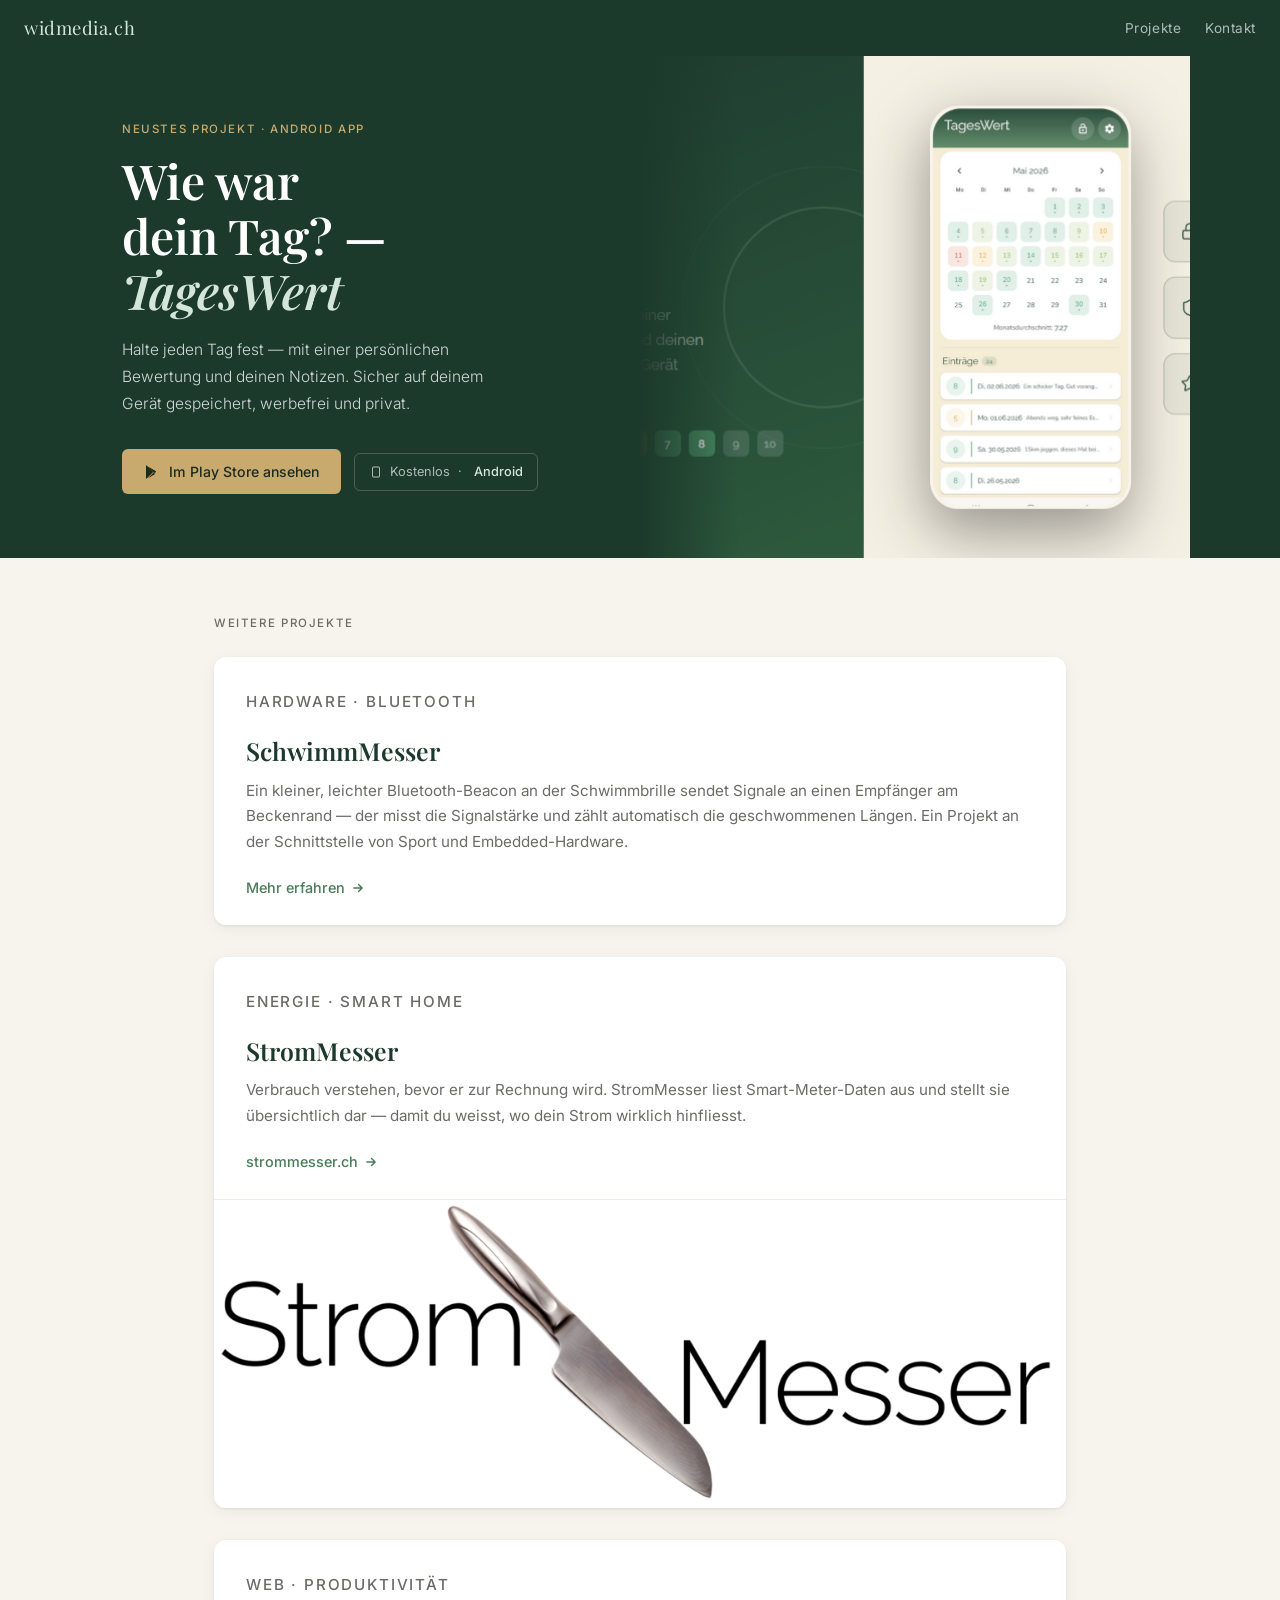
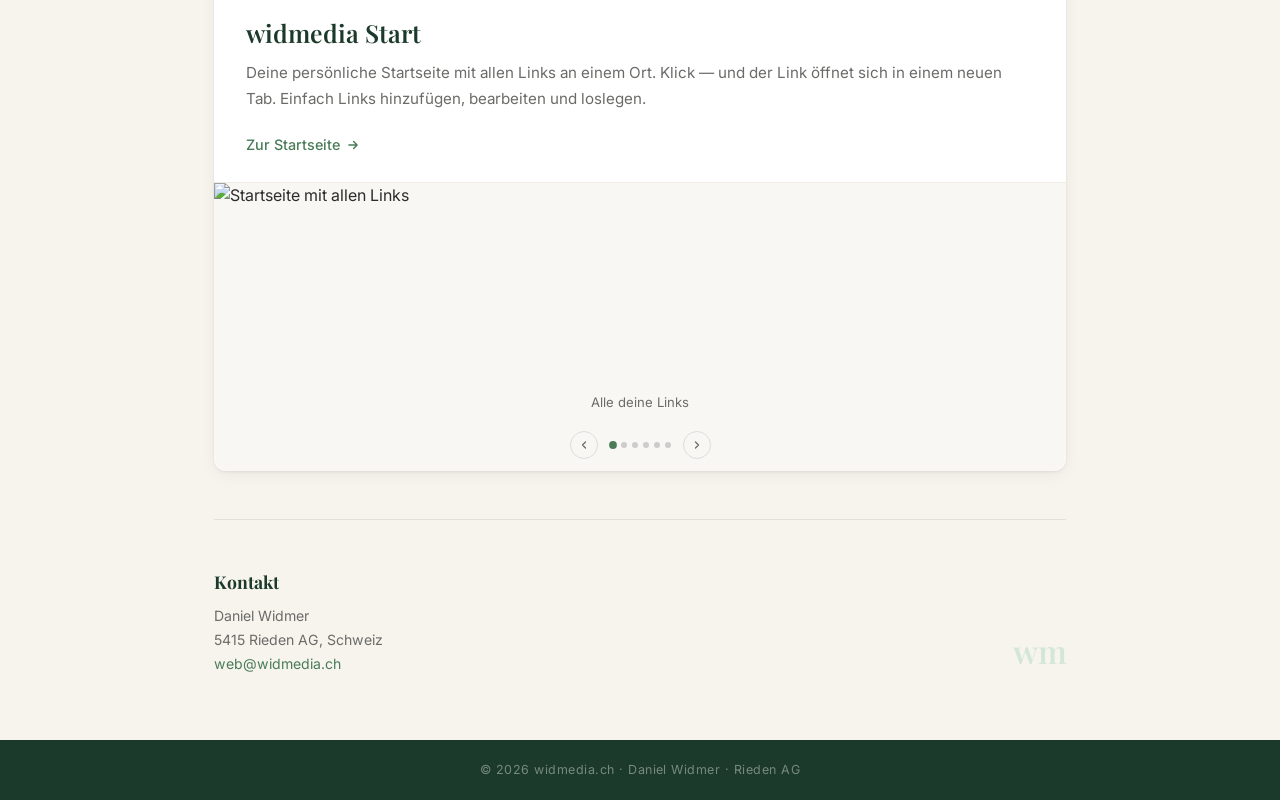
==== widmedia.ch/index.html @ e6c5505e "widmedia files" ====
<!DOCTYPE html>
<html lang="de">
<head>
  <meta charset="UTF-8">
  <meta name="viewport" content="width=device-width, initial-scale=1">
  <meta name="author" content="Daniel Widmer">
  <meta name="description" content="verschiedene widmedia.ch Projekte">
  <meta name="keywords" content="startpage, links, linklist, widmedia, widmedia.ch, start, strommesser, schwimmmesser, tageswert">
  <meta name="robots" content="index, follow">
  <title>widmedia.ch</title>

  <link rel="preconnect" href="https://fonts.googleapis.com">
  <link rel="preconnect" href="https://fonts.gstatic.com" crossorigin>
  <link href="https://fonts.googleapis.com/css2?family=Playfair+Display:ital,wght@0,400;0,600;1,400&family=Inter:wght@300;400;500&display=swap" rel="stylesheet">

  <style>
    *, *::before, *::after { box-sizing: border-box; margin: 0; padding: 0; }

    :root {
      --green-deep:   #1C3A2B;
      --green-mid:    #4A7C59;
      --green-light:  #D4E6DA;
      --gold:         #C8A96E;
      --gold-hover:   #B5924E;
      --bg:           #F7F4EE;
      --text:         #2C2C2A;
      --text-muted:   #6B6B68;
      --card-bg:      #FFFFFF;
      --radius:       12px;
      --font-display: 'Playfair Display', Georgia, serif;
      --font-body:    'Inter', system-ui, sans-serif;
    }

    html { scroll-behavior: smooth; }

    body {
      background: var(--bg);
      color: var(--text);
      font-family: var(--font-body);
      font-size: 16px;
      line-height: 1.6;
      -webkit-font-smoothing: antialiased;
    }

    /* ── NAV ── */
    nav {
      background: var(--green-deep);
      padding: 0 1.5rem;
      display: flex;
      align-items: center;
      justify-content: space-between;
      height: 56px;
      position: sticky;
      top: 0;
      z-index: 100;
    }
    .nav-brand {
      font-family: var(--font-display);
      font-size: 1.15rem;
      color: var(--green-light);
      letter-spacing: 0.03em;
      text-decoration: none;
    }
    .nav-links {
      display: flex;
      gap: 1.5rem;
      list-style: none;
    }
    .nav-links a {
      color: rgba(255,255,255,0.65);
      text-decoration: none;
      font-size: 0.85rem;
      font-weight: 400;
      letter-spacing: 0.04em;
      transition: color 0.2s;
    }
    .nav-links a:hover { color: var(--gold); }

    /* ── HERO: TagesWert ── */
    .hero {
      background: var(--green-deep);
      color: #fff;
      position: relative;
      overflow: hidden;
    }
    .hero-inner {
      max-width: 1100px;
      margin: 0 auto;
      display: grid;
      grid-template-columns: 1fr 1fr;
      align-items: center;
      gap: 0;
      min-height: 420px;
    }

    /* left: text pane */
    .hero-text {
      padding: 4rem 3rem 4rem 2rem;
      position: relative;
      z-index: 1;
    }
    .hero-eyebrow {
      font-size: 0.72rem;
      font-weight: 500;
      letter-spacing: 0.14em;
      text-transform: uppercase;
      color: var(--gold);
      margin-bottom: 0.9rem;
    }
    .hero-text h1 {
      font-family: var(--font-display);
      font-size: clamp(2rem, 4vw, 3rem);
      font-weight: 600;
      line-height: 1.15;
      margin-bottom: 1.1rem;
      color: #fff;
    }
    .hero-text h1 em {
      font-style: italic;
      color: var(--green-light);
    }
    .hero-desc {
      font-size: 0.97rem;
      font-weight: 300;
      color: rgba(255,255,255,0.80);
      margin-bottom: 2rem;
      line-height: 1.75;
      max-width: 400px;
    }
    .hero-actions {
      display: flex;
      flex-wrap: wrap;
      align-items: center;
      gap: 0.85rem;
    }
    .btn-primary {
      display: inline-flex;
      align-items: center;
      gap: 0.6rem;
      background: var(--gold);
      color: #1C2B1F;
      font-family: var(--font-body);
      font-size: 0.88rem;
      font-weight: 500;
      padding: 0.7rem 1.35rem;
      border-radius: 6px;
      text-decoration: none;
      transition: background 0.2s, transform 0.15s;
    }
    .btn-primary:hover { background: var(--gold-hover); transform: translateY(-1px); }
    .btn-primary svg { flex-shrink: 0; }
    .hero-badge {
      display: inline-flex;
      align-items: center;
      gap: 0.5rem;
      border: 1px solid rgba(255,255,255,0.2);
      padding: 0.5rem 0.9rem;
      border-radius: 6px;
      color: rgba(255,255,255,0.65);
      font-size: 0.8rem;
    }
    .hero-badge span { color: var(--green-light); font-weight: 500; }

    /* right: image pane */
    .hero-image-pane {
      position: relative;
      height: 100%;
      min-height: 420px;
      overflow: hidden;
    }
    .hero-image-pane img {
      width: 100%;
      height: 100%;
      object-fit: cover;
      object-position: center;
      display: block;
    }
    /* subtle left-edge fade so image blends into dark text side */
    .hero-image-pane::before {
      content: '';
      position: absolute;
      inset: 0;
      background: linear-gradient(to right, var(--green-deep) 0%, transparent 18%);
      z-index: 1;
      pointer-events: none;
    }

    /* ── MAIN CONTENT ── */
    main {
      max-width: 900px;
      margin: 0 auto;
      padding: 3.5rem 1.5rem 4rem;
    }

    .section-label {
      font-size: 0.72rem;
      font-weight: 500;
      letter-spacing: 0.14em;
      text-transform: uppercase;
      color: var(--text-muted);
      margin-bottom: 1.5rem;
    }

    /* ── PROJECT CARDS ── */
    .projects { display: flex; flex-direction: column; gap: 2rem; }

    .card {
      background: var(--card-bg);
      border-radius: var(--radius);
      box-shadow: 0 1px 3px rgba(0,0,0,0.07), 0 4px 16px rgba(0,0,0,0.05);
      overflow: hidden;
      transition: box-shadow 0.2s, transform 0.2s;
      display: flex;
      flex-direction: column;
    }
    .card:hover {
      box-shadow: 0 4px 12px rgba(0,0,0,0.10), 0 12px 32px rgba(0,0,0,0.08);
      transform: translateY(-2px);
    }
    .card-body { padding: 2rem 2rem 1.5rem; }
    .card-tag {
      font-size: 0.72rem;
      font-weight: 500;
      letter-spacing: 0.12em;
      text-transform: uppercase;
      color: var(--green-mid);
      margin-bottom: 0.6rem;
    }
    .card h2 {
      font-family: var(--font-display);
      font-size: 1.55rem;
      font-weight: 600;
      margin-bottom: 0.75rem;
      color: var(--green-deep);
      line-height: 1.25;
    }
    .card p {
      color: var(--text-muted);
      font-size: 0.95rem;
      line-height: 1.7;
      margin-bottom: 1.25rem;
    }
    .card-link {
      display: inline-flex;
      align-items: center;
      gap: 0.4rem;
      color: var(--green-mid);
      font-size: 0.9rem;
      font-weight: 500;
      text-decoration: none;
      transition: color 0.2s;
    }
    .card-link:hover { color: var(--green-deep); }
    .card-link svg { transition: transform 0.2s; }
    .card-link:hover svg { transform: translateX(3px); }

    .card-image { width: 100%; display: block; border-top: 1px solid #f0ede6; }
    .card-image img { width: 100%; height: auto; display: block; }

    /* ── SLIDESHOW ── */
    .slideshow {
      border-top: 1px solid #f0ede6;
      position: relative;
      background: #f9f7f3;
      overflow: hidden;
      user-select: none;
    }
    .slideshow-track {
      display: flex;
      width: 100%;
    }
    .slideshow-track figure {
      min-width: 100%;
      flex-shrink: 0;
      margin: 0;
      display: flex;
      flex-direction: column;
      align-items: center;
    }
    .slideshow-track img {
      width: 100%;
      height: 200px;
      object-fit: cover;
      display: block;
    }
    .slideshow-track figcaption {
      font-size: 0.82rem;
      color: var(--text-muted);
      padding: 0.6rem 1rem;
      text-align: center;
    }
    .slideshow-controls {
      display: flex;
      align-items: center;
      justify-content: center;
      gap: 0.75rem;
      padding: 0.5rem 1rem 0.75rem;
    }
    .slide-btn {
      background: none;
      border: 1px solid #ddd;
      border-radius: 50%;
      width: 28px;
      height: 28px;
      cursor: pointer;
      display: flex;
      align-items: center;
      justify-content: center;
      color: var(--text-muted);
      transition: border-color 0.2s, color 0.2s;
      flex-shrink: 0;
    }
    .slide-btn:hover { border-color: var(--green-mid); color: var(--green-mid); }
    .slide-dots {
      display: flex;
      gap: 5px;
    }
    .slide-dot {
      width: 6px;
      height: 6px;
      border-radius: 50%;
      background: #ccc;
      border: none;
      cursor: pointer;
      padding: 0;
      transition: background 0.2s, transform 0.2s;
    }
    .slide-dot.active { background: var(--green-mid); transform: scale(1.3); }

    hr.divider { border: none; border-top: 1px solid #E4E0D8; margin: 3rem 0; }

    /* ── CONTACT ── */
    .contact-section {
      display: flex;
      justify-content: space-between;
      align-items: flex-end;
      flex-wrap: wrap;
      gap: 1rem;
    }
    .contact-section h3 {
      font-family: var(--font-display);
      font-size: 1.1rem;
      color: var(--green-deep);
      margin-bottom: 0.5rem;
    }
    .contact-section address {
      font-style: normal;
      color: var(--text-muted);
      font-size: 0.88rem;
      line-height: 1.7;
    }
    .contact-section address a { color: var(--green-mid); text-decoration: none; }
    .contact-section address a:hover { text-decoration: underline; }
    .contact-brand {
      font-family: var(--font-display);
      font-size: 2rem;
      font-weight: 600;
      color: var(--green-light);
      letter-spacing: -0.02em;
    }

    footer {
      background: var(--green-deep);
      color: rgba(255,255,255,0.4);
      text-align: center;
      font-size: 0.78rem;
      padding: 1.25rem;
      letter-spacing: 0.04em;
    }

    /* ── RESPONSIVE ── */
    @media (max-width: 700px) {
      .nav-links { display: none; }
      .hero-inner {
        grid-template-columns: 1fr;
      }
      .hero-image-pane {
        min-height: 200px;
        order: -1;
      }
      .hero-image-pane::before {
        background: linear-gradient(to bottom, transparent 60%, var(--green-deep) 100%);
      }
      .hero-text { padding: 2rem 1.25rem 2.5rem; }

      .contact-brand { display: none; }
      .card-body { padding: 1.5rem; }
    }

    @media (prefers-reduced-motion: reduce) {
      *, *::before, *::after { transition: none !important; }
    }
  </style>
</head>
<body>

  <!-- NAV -->
  <nav>
    <a href="#" class="nav-brand">widmedia.ch</a>
    <ul class="nav-links">
      <li><a href="#projekte">Projekte</a></li>
      <li><a href="#kontakt">Kontakt</a></li>
    </ul>
  </nav>

  <!-- HERO: TagesWert -->
  <section class="hero" aria-label="TagesWert App">
    <div class="hero-inner">

      <!-- Left: text -->
      <div class="hero-text">
        <p class="hero-eyebrow">Neustes Projekt &middot; Android App</p>
        <h1>Wie war<br>dein Tag? &mdash;<br><em>TagesWert</em></h1>
        <p class="hero-desc">
          Halte jeden Tag fest &mdash; mit einer pers&ouml;nlichen Bewertung und deinen Notizen. Sicher auf deinem Ger&auml;t gespeichert, werbefrei und privat.
        </p>
        <div class="hero-actions">
          <a href="https://play.google.com/store/apps/details?id=ch.widmedia.tageswert&hl=de"
             target="_blank" rel="noopener noreferrer" class="btn-primary">
            <svg width="16" height="16" viewBox="0 0 24 24" fill="currentColor" aria-hidden="true">
              <path d="M3.609 1.814L13.792 12 3.61 22.186a.996.996 0 01-.61-.92V2.734a1 1 0 01.609-.92zm10.89 10.893l2.302 2.302-10.937 6.333 8.635-8.635zm3.199-1.851c.59.34.59 1.19 0 1.529l-1.8 1.04L13.793 12l2.105-2.105 1.8 1.04zM5.864 3.658L16.8 9.99l-2.302 2.302-8.635-8.635z"/>
            </svg>
            Im Play Store ansehen
          </a>
          <div class="hero-badge">
            <svg width="12" height="12" viewBox="0 0 24 24" fill="none" stroke="currentColor" stroke-width="2" aria-hidden="true">
              <rect x="5" y="2" width="14" height="20" rx="2"/>
            </svg>
            Kostenlos &nbsp;&middot;&nbsp; <span>Android</span>
          </div>
        </div>
      </div>

      <!-- Right: feature graphic -->
      <div class="hero-image-pane">
        <img src="img/StoreIcon2.png"
             alt="TagesWert App – Kalenderansicht und Tageseintr&auml;ge">
      </div>

    </div>
  </section>

  <!-- MAIN -->
  <main id="projekte">
    <p class="section-label">Weitere Projekte</p>
    <div class="projects">

      <!-- SchwimmMesser -->
      <article class="card">
        <div class="card-body">
          <p class="card-tag">Hardware &middot; Bluetooth</p>
          <h2>SchwimmMesser</h2>
          <p>
            Ein kleiner, leichter Bluetooth-Beacon an der Schwimmbrille sendet Signale an einen Empf&auml;nger am Beckenrand &mdash; der misst die Signalst&auml;rke und z&auml;hlt automatisch die geschwommenen L&auml;ngen. Ein Projekt an der Schnittstelle von Sport und Embedded-Hardware.
          </p>
          <a href="schwimmmesser" class="card-link">
            Mehr erfahren
            <svg width="14" height="14" viewBox="0 0 24 24" fill="none" stroke="currentColor" stroke-width="2.5" stroke-linecap="round" stroke-linejoin="round" aria-hidden="true">
              <path d="M5 12h14M13 6l6 6-6 6"/>
            </svg>
          </a>
        </div>
      </article>

      <!-- StromMesser -->
      <article class="card">
        <div class="card-body">
          <p class="card-tag">Energie &middot; Smart Home</p>
          <h2>StromMesser</h2>
          <p>
            Verbrauch verstehen, bevor er zur Rechnung wird. StromMesser liest Smart-Meter-Daten aus und stellt sie &uuml;bersichtlich dar &mdash; damit du weisst, wo dein Strom wirklich hinfliesst.
          </p>
          <a href="https://strommesser.ch" class="card-link">
            strommesser.ch
            <svg width="14" height="14" viewBox="0 0 24 24" fill="none" stroke="currentColor" stroke-width="2.5" stroke-linecap="round" stroke-linejoin="round" aria-hidden="true">
              <path d="M5 12h14M13 6l6 6-6 6"/>
            </svg>
          </a>
        </div>
        <div class="card-image">
          <img src="img/StromMesser-1024x370.png"
               alt="StromMesser &ndash; Smart Meter Visualisierung"
               loading="lazy">
        </div>
      </article>

      <!-- Start -->
      <article class="card">
        <div class="card-body">
          <p class="card-tag">Web &middot; Produktivit&auml;t</p>
          <h2>widmedia Start</h2>
          <p>
            Deine pers&ouml;nliche Startseite mit allen Links an einem Ort. Klick &mdash; und der Link &ouml;ffnet sich in einem neuen Tab. Einfach Links hinzuf&uuml;gen, bearbeiten und loslegen.
          </p>
          <a href="start/index.php" class="card-link">
            Zur Startseite
            <svg width="14" height="14" viewBox="0 0 24 24" fill="none" stroke="currentColor" stroke-width="2.5" stroke-linecap="round" stroke-linejoin="round" aria-hidden="true">
              <path d="M5 12h14M13 6l6 6-6 6"/>
            </svg>
          </a>
        </div>
        <div class="slideshow" id="startSlideshow">
          <div class="slideshow-track" id="startTrack">
            <figure>
              <img src="start/images/teaser/01.png" alt="Startseite mit allen Links">
              <figcaption>Alle deine Links</figcaption>
            </figure>
            <figure>
              <img src="start/images/teaser/02.png" alt="Link anklicken">
              <figcaption>Klick drauf</figcaption>
            </figure>
            <figure>
              <img src="start/images/teaser/03.png" alt="Link öffnet in neuem Tab">
              <figcaption>Die Seite öffnet sich in einem neuen Tab</figcaption>
            </figure>
            <figure>
              <img src="start/images/teaser/04.png" alt="Link bearbeiten">
              <figcaption>Editier deine Links, füge einen neuen hinzu</figcaption>
            </figure>
            <figure>
              <img src="start/images/teaser/05.png" alt="Neuer Link">
              <figcaption>Et voilà, dein neuer Link</figcaption>
            </figure>
            <figure>
              <img src="start/images/teaser/06.png" alt="Fertig">
              <figcaption>...und er funktioniert</figcaption>
            </figure>
          </div>
          <div class="slideshow-controls">
            <button class="slide-btn" id="startPrev" aria-label="Vorheriges Bild">
              <svg width="12" height="12" viewBox="0 0 24 24" fill="none" stroke="currentColor" stroke-width="2.5" stroke-linecap="round" stroke-linejoin="round"><path d="M15 18l-6-6 6-6"/></svg>
            </button>
            <div class="slide-dots" id="startDots"></div>
            <button class="slide-btn" id="startNext" aria-label="Nächstes Bild">
              <svg width="12" height="12" viewBox="0 0 24 24" fill="none" stroke="currentColor" stroke-width="2.5" stroke-linecap="round" stroke-linejoin="round"><path d="M9 18l6-6-6-6"/></svg>
            </button>
          </div>
        </div>
      </article>

    </div>

    <hr class="divider">

    <div class="contact-section" id="kontakt">
      <div>
        <h3>Kontakt</h3>
        <address>
          Daniel Widmer<br>
          5415 Rieden AG, Schweiz<br>
          <a href="mailto:web@widmedia.ch">web@widmedia.ch</a>
        </address>
      </div>
      <span class="contact-brand" aria-hidden="true">wm</span>
    </div>
  </main>

  <footer>
    &copy; <span id="yr"></span> widmedia.ch &middot; Daniel Widmer &middot; Rieden AG
  </footer>

  <script>
    document.getElementById('yr').textContent = new Date().getFullYear();

    // ── Slideshow ──
    (function() {
      const track   = document.getElementById('startTrack');
      const figures = Array.from(track.querySelectorAll('figure'));
      const dotsEl  = document.getElementById('startDots');
      const total   = figures.length;
      let current   = 0;
      let timer;

      // Build dots
      figures.forEach(function(_, i) {
        const d = document.createElement('button');
        d.className = 'slide-dot' + (i === 0 ? ' active' : '');
        d.setAttribute('aria-label', 'Bild ' + (i + 1));
        d.addEventListener('click', function() { goTo(i); restart(); });
        dotsEl.appendChild(d);
      });

      function goTo(n) {
        current = (n + total) % total;
        track.style.transform = 'translateX(-' + (current * 100) + '%)';
        dotsEl.querySelectorAll('.slide-dot').forEach(function(d, i) {
          d.classList.toggle('active', i === current);
        });
      }

      function next() { goTo(current + 1); }
      function prev() { goTo(current - 1); }
      function restart() { clearInterval(timer); timer = setInterval(next, 3000); }

      document.getElementById('startNext').addEventListener('click', function() { next(); restart(); });
      document.getElementById('startPrev').addEventListener('click', function() { prev(); restart(); });

      // Pause on hover
      const ss = document.getElementById('startSlideshow');
      ss.addEventListener('mouseenter', function() { clearInterval(timer); });
      ss.addEventListener('mouseleave', restart);

      // Swipe support
      let touchX = 0;
      track.addEventListener('touchstart', function(e) { touchX = e.touches[0].clientX; }, {passive:true});
      track.addEventListener('touchend', function(e) {
        const dx = e.changedTouches[0].clientX - touchX;
        if (Math.abs(dx) > 40) { dx < 0 ? next() : prev(); restart(); }
      }, {passive:true});

      restart();
    })();
  </script>
</body>
</html>
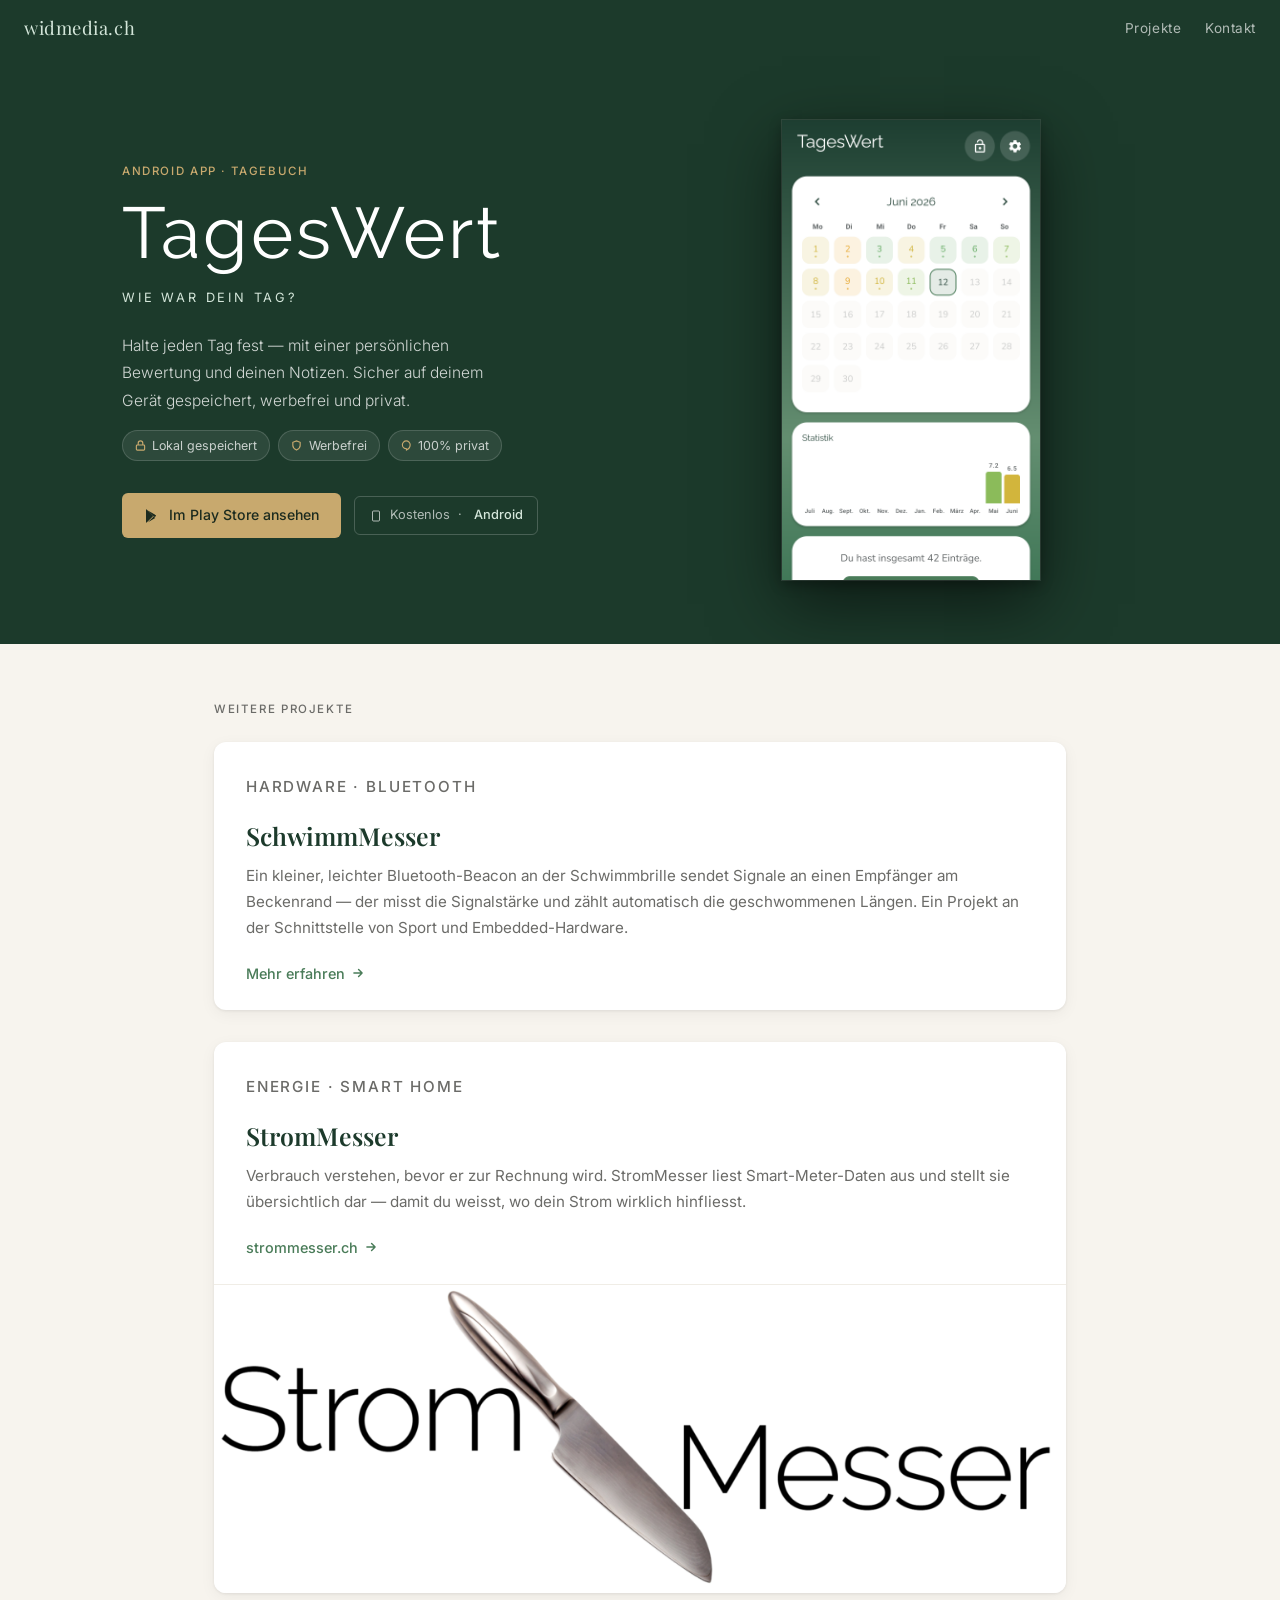
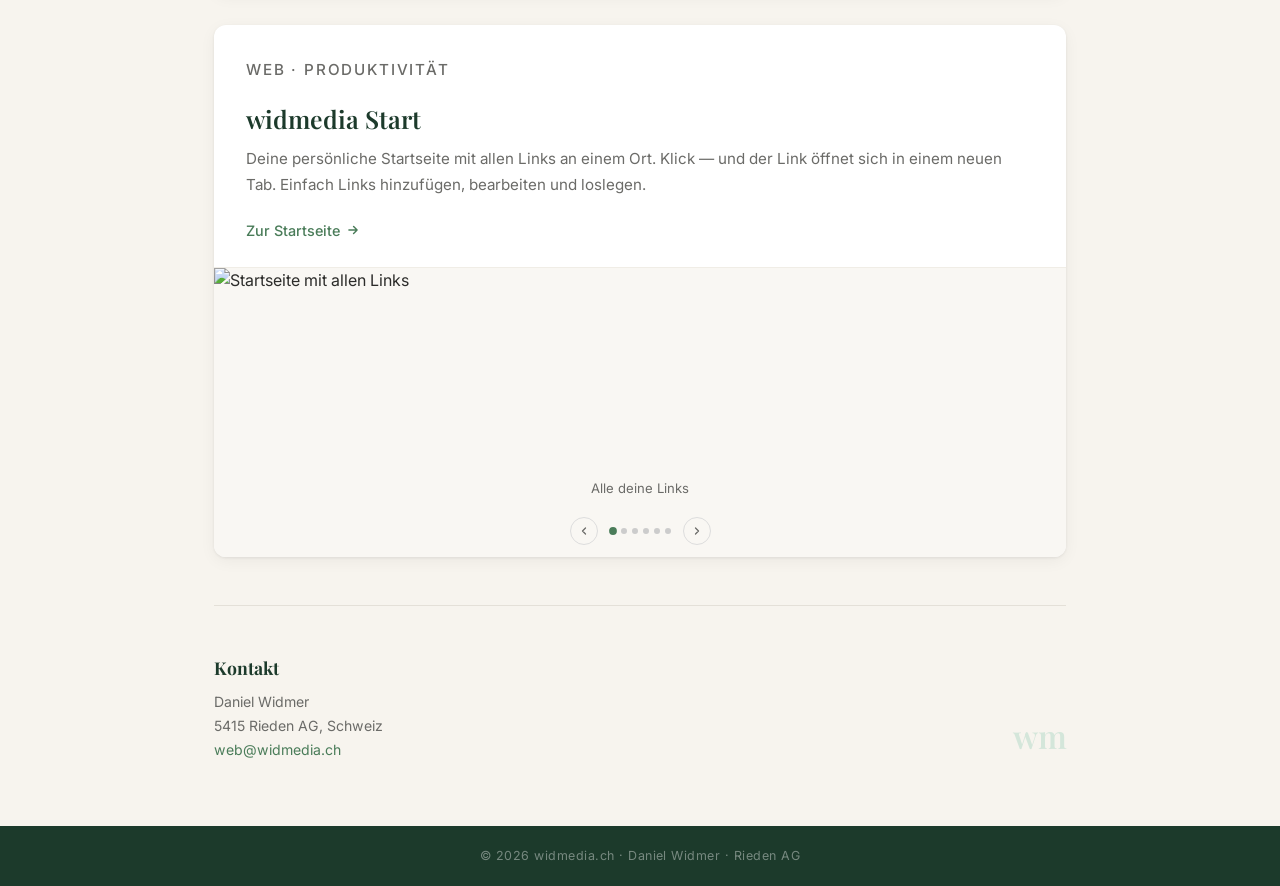
==== commit 489a85b8: "ui updates, store pictures, website. production release" ====
--- a/widmedia.ch/index.html
+++ b/widmedia.ch/index.html
@@ -14,6 +14,13 @@
   <link href="https://fonts.googleapis.com/css2?family=Playfair+Display:ital,wght@0,400;0,600;1,400&family=Inter:wght@300;400;500&display=swap" rel="stylesheet">
 
   <style>
+    @font-face {
+      font-family: 'Raleway';
+      src: url('schwimmmesser/fonts/raleway-v12-latin-regular.woff') format('woff');
+      font-weight: 400;
+      font-style: normal;
+      font-display: swap;
+    }
     *, *::before, *::after { box-sizing: border-box; margin: 0; padding: 0; }
 
     :root {
@@ -89,15 +96,15 @@
       display: grid;
       grid-template-columns: 1fr 1fr;
       align-items: center;
-      gap: 0;
-      min-height: 420px;
+      gap: 3rem;
+      padding: 4rem 2rem;
+      position: relative;
+      z-index: 1;
     }
 
     /* left: text pane */
     .hero-text {
-      padding: 4rem 3rem 4rem 2rem;
       position: relative;
-      z-index: 1;
     }
     .hero-eyebrow {
       font-size: 0.72rem;
@@ -108,25 +115,50 @@
       margin-bottom: 0.9rem;
     }
     .hero-text h1 {
-      font-family: var(--font-display);
-      font-size: clamp(2rem, 4vw, 3rem);
-      font-weight: 600;
-      line-height: 1.15;
+      font-family: 'Raleway', var(--font-display);
+      font-size: clamp(2.8rem, 6vw, 4.5rem);
+      font-weight: 400;
+      line-height: 1.05;
       margin-bottom: 1.1rem;
       color: #fff;
-    }
-    .hero-text h1 em {
-      font-style: italic;
+      letter-spacing: 0.04em;
+    }
+    .hero-subtitle {
+      font-family: var(--font-body);
+      font-size: 0.8rem;
+      font-weight: 400;
+      letter-spacing: 0.22em;
+      text-transform: uppercase;
       color: var(--green-light);
+      margin-bottom: 1.5rem;
     }
     .hero-desc {
       font-size: 0.97rem;
       font-weight: 300;
       color: rgba(255,255,255,0.80);
-      margin-bottom: 2rem;
+      margin-bottom: 1rem;
       line-height: 1.75;
       max-width: 400px;
     }
+    /* Feature pills */
+    .hero-pills {
+      display: flex;
+      flex-wrap: wrap;
+      gap: 0.5rem;
+      margin-bottom: 2rem;
+    }
+    .hero-pill {
+      display: inline-flex;
+      align-items: center;
+      gap: 0.4rem;
+      background: rgba(255,255,255,0.08);
+      border: 1px solid rgba(255,255,255,0.15);
+      border-radius: 20px;
+      padding: 0.3rem 0.75rem;
+      font-size: 0.78rem;
+      color: rgba(255,255,255,0.75);
+    }
+    .hero-pill svg { color: var(--gold); flex-shrink: 0; }
     .hero-actions {
       display: flex;
       flex-wrap: wrap;
@@ -161,28 +193,27 @@
     }
     .hero-badge span { color: var(--green-light); font-weight: 500; }
 
-    /* right: image pane */
-    .hero-image-pane {
+    /* right: screenshot pane */
+    .hero-screenshot-pane {
+      display: flex;
+      justify-content: center;
+      align-items: center;
+    }
+    .hero-phone {
       position: relative;
-      height: 100%;
-      min-height: 420px;
-      overflow: hidden;
-    }
-    .hero-image-pane img {
-      width: 100%;
-      height: 100%;
-      object-fit: cover;
-      object-position: center;
+      display: flex;
+      justify-content: center;
+    }
+    .hero-phone img {
       display: block;
-    }
-    /* subtle left-edge fade so image blends into dark text side */
-    .hero-image-pane::before {
-      content: '';
-      position: absolute;
-      inset: 0;
-      background: linear-gradient(to right, var(--green-deep) 0%, transparent 18%);
-      z-index: 1;
-      pointer-events: none;
+      width: auto;
+      height: 460px;
+      max-width: 100%;
+
+      box-shadow:
+        0 0 0 1px rgba(255,255,255,0.1),
+        0 24px 64px rgba(0,0,0,0.55),
+        0 4px 12px rgba(0,0,0,0.3);
     }
 
     /* ── MAIN CONTENT ── */
@@ -373,16 +404,11 @@
       .nav-links { display: none; }
       .hero-inner {
         grid-template-columns: 1fr;
+        gap: 2rem;
+        padding: 2.5rem 1.25rem;
       }
-      .hero-image-pane {
-        min-height: 200px;
-        order: -1;
-      }
-      .hero-image-pane::before {
-        background: linear-gradient(to bottom, transparent 60%, var(--green-deep) 100%);
-      }
-      .hero-text { padding: 2rem 1.25rem 2.5rem; }
-
+      .hero-screenshot-pane { order: -1; }
+      .hero-phone img { height: 300px; }
       .contact-brand { display: none; }
       .card-body { padding: 1.5rem; }
     }
@@ -409,11 +435,26 @@
 
       <!-- Left: text -->
       <div class="hero-text">
-        <p class="hero-eyebrow">Neustes Projekt &middot; Android App</p>
-        <h1>Wie war<br>dein Tag? &mdash;<br><em>TagesWert</em></h1>
+        <p class="hero-eyebrow">Android App &middot; Tagebuch</p>
+        <h1>TagesWert</h1>
+        <p class="hero-subtitle">Wie war dein Tag?</p>
         <p class="hero-desc">
           Halte jeden Tag fest &mdash; mit einer pers&ouml;nlichen Bewertung und deinen Notizen. Sicher auf deinem Ger&auml;t gespeichert, werbefrei und privat.
         </p>
+        <div class="hero-pills">
+          <span class="hero-pill">
+            <svg width="11" height="11" viewBox="0 0 24 24" fill="none" stroke="currentColor" stroke-width="2.5"><rect x="3" y="11" width="18" height="11" rx="2"/><path d="M7 11V7a5 5 0 0 1 10 0v4"/></svg>
+            Lokal gespeichert
+          </span>
+          <span class="hero-pill">
+            <svg width="11" height="11" viewBox="0 0 24 24" fill="none" stroke="currentColor" stroke-width="2.5"><path d="M12 22s8-4 8-10V5l-8-3-8 3v7c0 6 8 10 8 10z"/></svg>
+            Werbefrei
+          </span>
+          <span class="hero-pill">
+            <svg width="11" height="11" viewBox="0 0 24 24" fill="none" stroke="currentColor" stroke-width="2.5"><path d="M11.5 2C6.81 2 3 5.81 3 10.5S6.81 19 11.5 19h.5v3c4.86-2.34 8-7 8-11.5C20 5.81 16.19 2 11.5 2z"/></svg>
+            100% privat
+          </span>
+        </div>
         <div class="hero-actions">
           <a href="https://play.google.com/store/apps/details?id=ch.widmedia.tageswert&hl=de"
              target="_blank" rel="noopener noreferrer" class="btn-primary">
@@ -431,10 +472,12 @@
         </div>
       </div>
 
-      <!-- Right: feature graphic -->
-      <div class="hero-image-pane">
-        <img src="img/StoreIcon2.png"
-             alt="TagesWert App – Kalenderansicht und Tageseintr&auml;ge">
+      <!-- Right: app screenshot -->
+      <div class="hero-screenshot-pane">
+        <div class="hero-phone">
+          <img src="img/TagesWert_2026.06.12_01.png"
+               alt="TagesWert App Screenshot &ndash; Kalenderansicht">
+        </div>
       </div>
 
     </div>
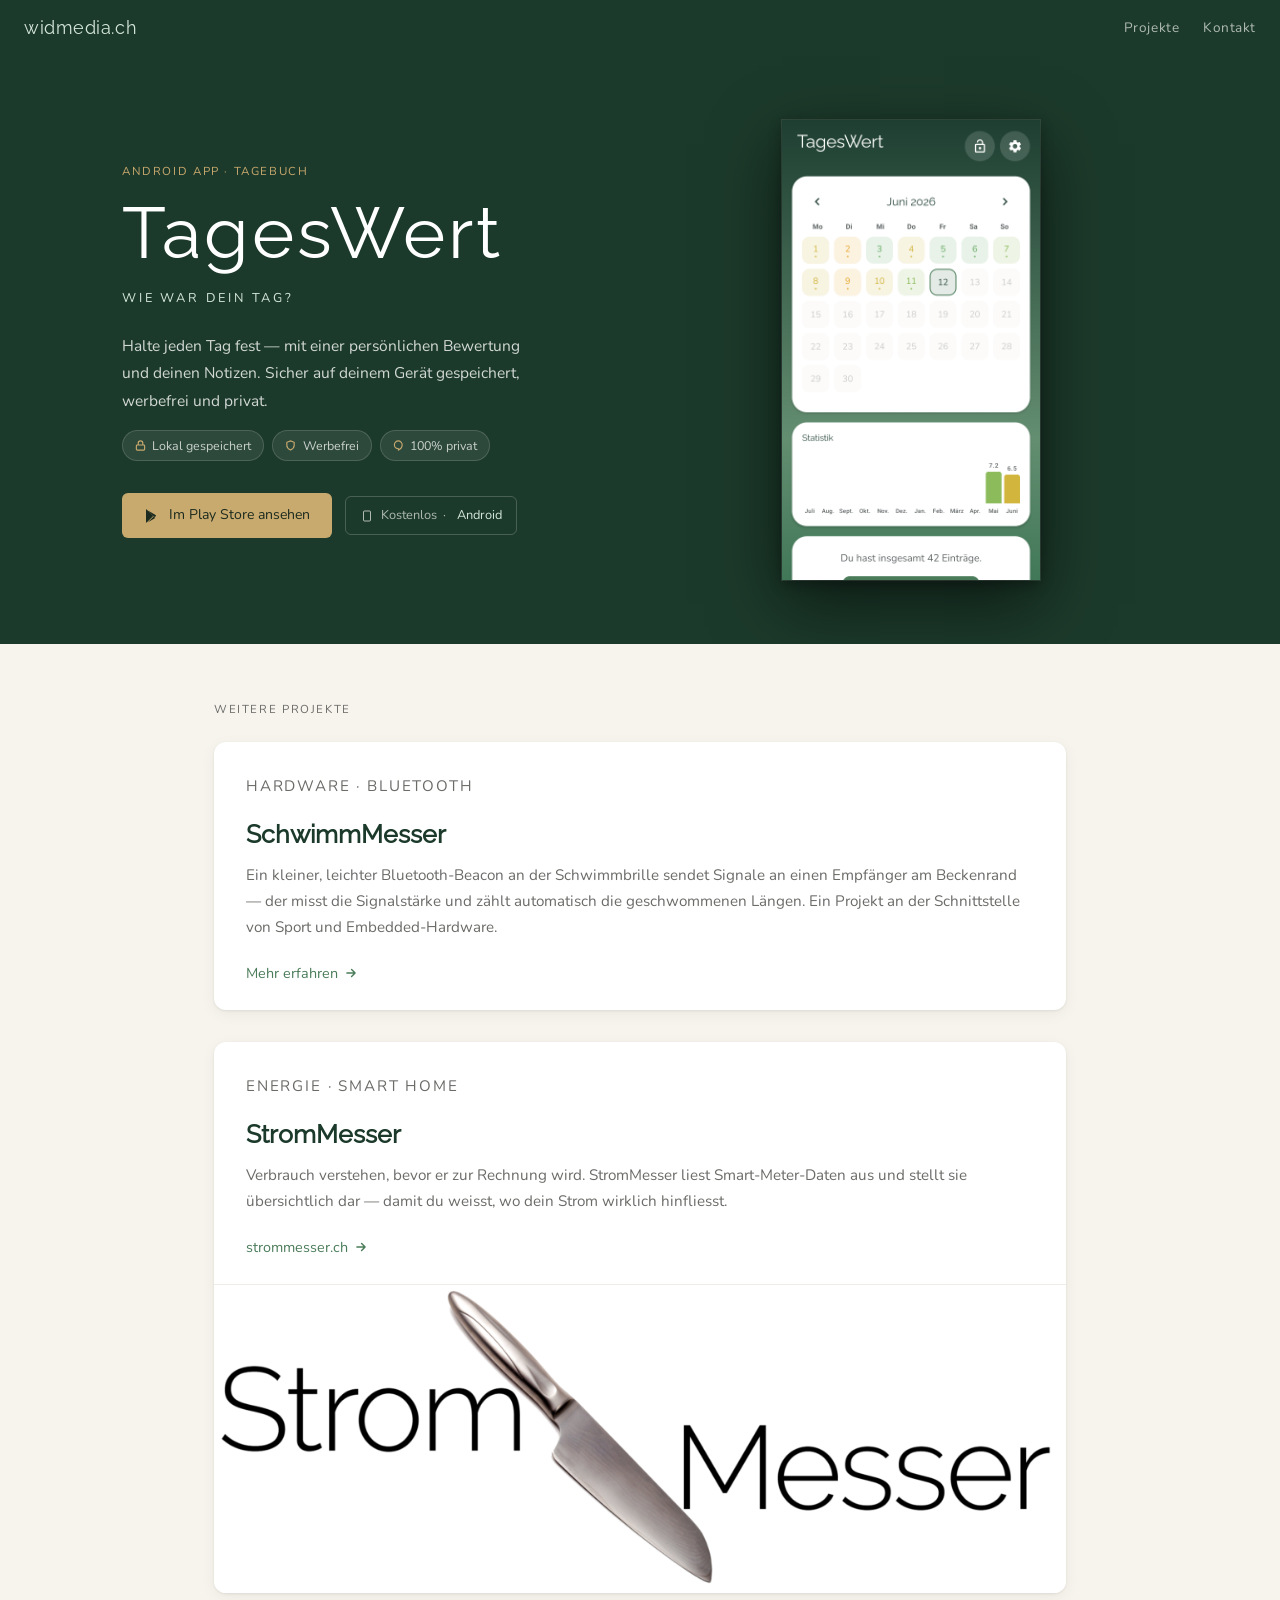
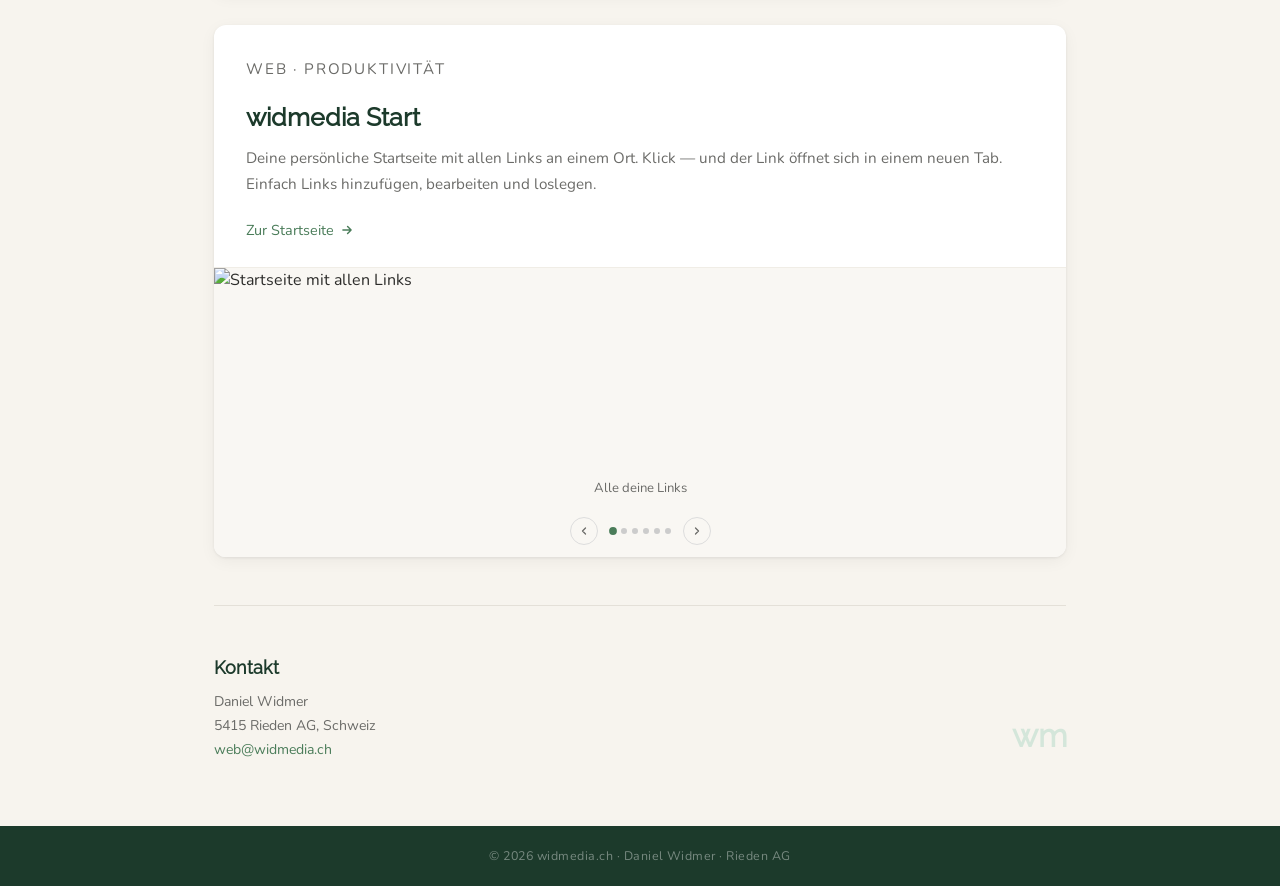
==== commit 921145bf: "first part of font cleanup. Added gitattributes" ====
--- a/widmedia.ch/index.html
+++ b/widmedia.ch/index.html
@@ -9,14 +9,19 @@
   <meta name="robots" content="index, follow">
   <title>widmedia.ch</title>
 
-  <link rel="preconnect" href="https://fonts.googleapis.com">
-  <link rel="preconnect" href="https://fonts.gstatic.com" crossorigin>
-  <link href="https://fonts.googleapis.com/css2?family=Playfair+Display:ital,wght@0,400;0,600;1,400&family=Inter:wght@300;400;500&display=swap" rel="stylesheet">
+
 
   <style>
     @font-face {
       font-family: 'Raleway';
-      src: url('schwimmmesser/fonts/raleway-v12-latin-regular.woff') format('woff');
+      src: url('font/raleway-v37-latin-regular.woff2') format('woff2');
+      font-weight: 400;
+      font-style: normal;
+      font-display: swap;
+    }
+    @font-face {
+      font-family: 'Nunito';
+      src: url('font/nunito-v32-latin-regular.woff2') format('woff2');
       font-weight: 400;
       font-style: normal;
       font-display: swap;
@@ -34,8 +39,8 @@
       --text-muted:   #6B6B68;
       --card-bg:      #FFFFFF;
       --radius:       12px;
-      --font-display: 'Playfair Display', Georgia, serif;
-      --font-body:    'Inter', system-ui, sans-serif;
+      --font-display: 'Raleway', Georgia, serif;
+      --font-body:    'Nunito', system-ui, sans-serif;
     }
 
     html { scroll-behavior: smooth; }
@@ -115,7 +120,7 @@
       margin-bottom: 0.9rem;
     }
     .hero-text h1 {
-      font-family: 'Raleway', var(--font-display);
+      font-family: var(--font-display);
       font-size: clamp(2.8rem, 6vw, 4.5rem);
       font-weight: 400;
       line-height: 1.05;
@@ -439,7 +444,7 @@
         <h1>TagesWert</h1>
         <p class="hero-subtitle">Wie war dein Tag?</p>
         <p class="hero-desc">
-          Halte jeden Tag fest &mdash; mit einer pers&ouml;nlichen Bewertung und deinen Notizen. Sicher auf deinem Ger&auml;t gespeichert, werbefrei und privat.
+          Halte jeden Tag fest &mdash; mit einer persönlichen Bewertung und deinen Notizen. Sicher auf deinem Gerät gespeichert, werbefrei und privat.
         </p>
         <div class="hero-pills">
           <span class="hero-pill">
@@ -494,7 +499,7 @@
           <p class="card-tag">Hardware &middot; Bluetooth</p>
           <h2>SchwimmMesser</h2>
           <p>
-            Ein kleiner, leichter Bluetooth-Beacon an der Schwimmbrille sendet Signale an einen Empf&auml;nger am Beckenrand &mdash; der misst die Signalst&auml;rke und z&auml;hlt automatisch die geschwommenen L&auml;ngen. Ein Projekt an der Schnittstelle von Sport und Embedded-Hardware.
+            Ein kleiner, leichter Bluetooth-Beacon an der Schwimmbrille sendet Signale an einen Empfänger am Beckenrand &mdash; der misst die Signalstärke und zählt automatisch die geschwommenen Längen. Ein Projekt an der Schnittstelle von Sport und Embedded-Hardware.
           </p>
           <a href="schwimmmesser" class="card-link">
             Mehr erfahren
@@ -511,7 +516,7 @@
           <p class="card-tag">Energie &middot; Smart Home</p>
           <h2>StromMesser</h2>
           <p>
-            Verbrauch verstehen, bevor er zur Rechnung wird. StromMesser liest Smart-Meter-Daten aus und stellt sie &uuml;bersichtlich dar &mdash; damit du weisst, wo dein Strom wirklich hinfliesst.
+            Verbrauch verstehen, bevor er zur Rechnung wird. StromMesser liest Smart-Meter-Daten aus und stellt sie übersichtlich dar &mdash; damit du weisst, wo dein Strom wirklich hinfliesst.
           </p>
           <a href="https://strommesser.ch" class="card-link">
             strommesser.ch
@@ -530,10 +535,10 @@
       <!-- Start -->
       <article class="card">
         <div class="card-body">
-          <p class="card-tag">Web &middot; Produktivit&auml;t</p>
+          <p class="card-tag">Web &middot; Produktivität</p>
           <h2>widmedia Start</h2>
           <p>
-            Deine pers&ouml;nliche Startseite mit allen Links an einem Ort. Klick &mdash; und der Link &ouml;ffnet sich in einem neuen Tab. Einfach Links hinzuf&uuml;gen, bearbeiten und loslegen.
+            Deine persönliche Startseite mit allen Links an einem Ort. Klick &mdash; und der Link öffnet sich in einem neuen Tab. Einfach Links hinzufügen, bearbeiten und loslegen.
           </p>
           <a href="start/index.php" class="card-link">
             Zur Startseite
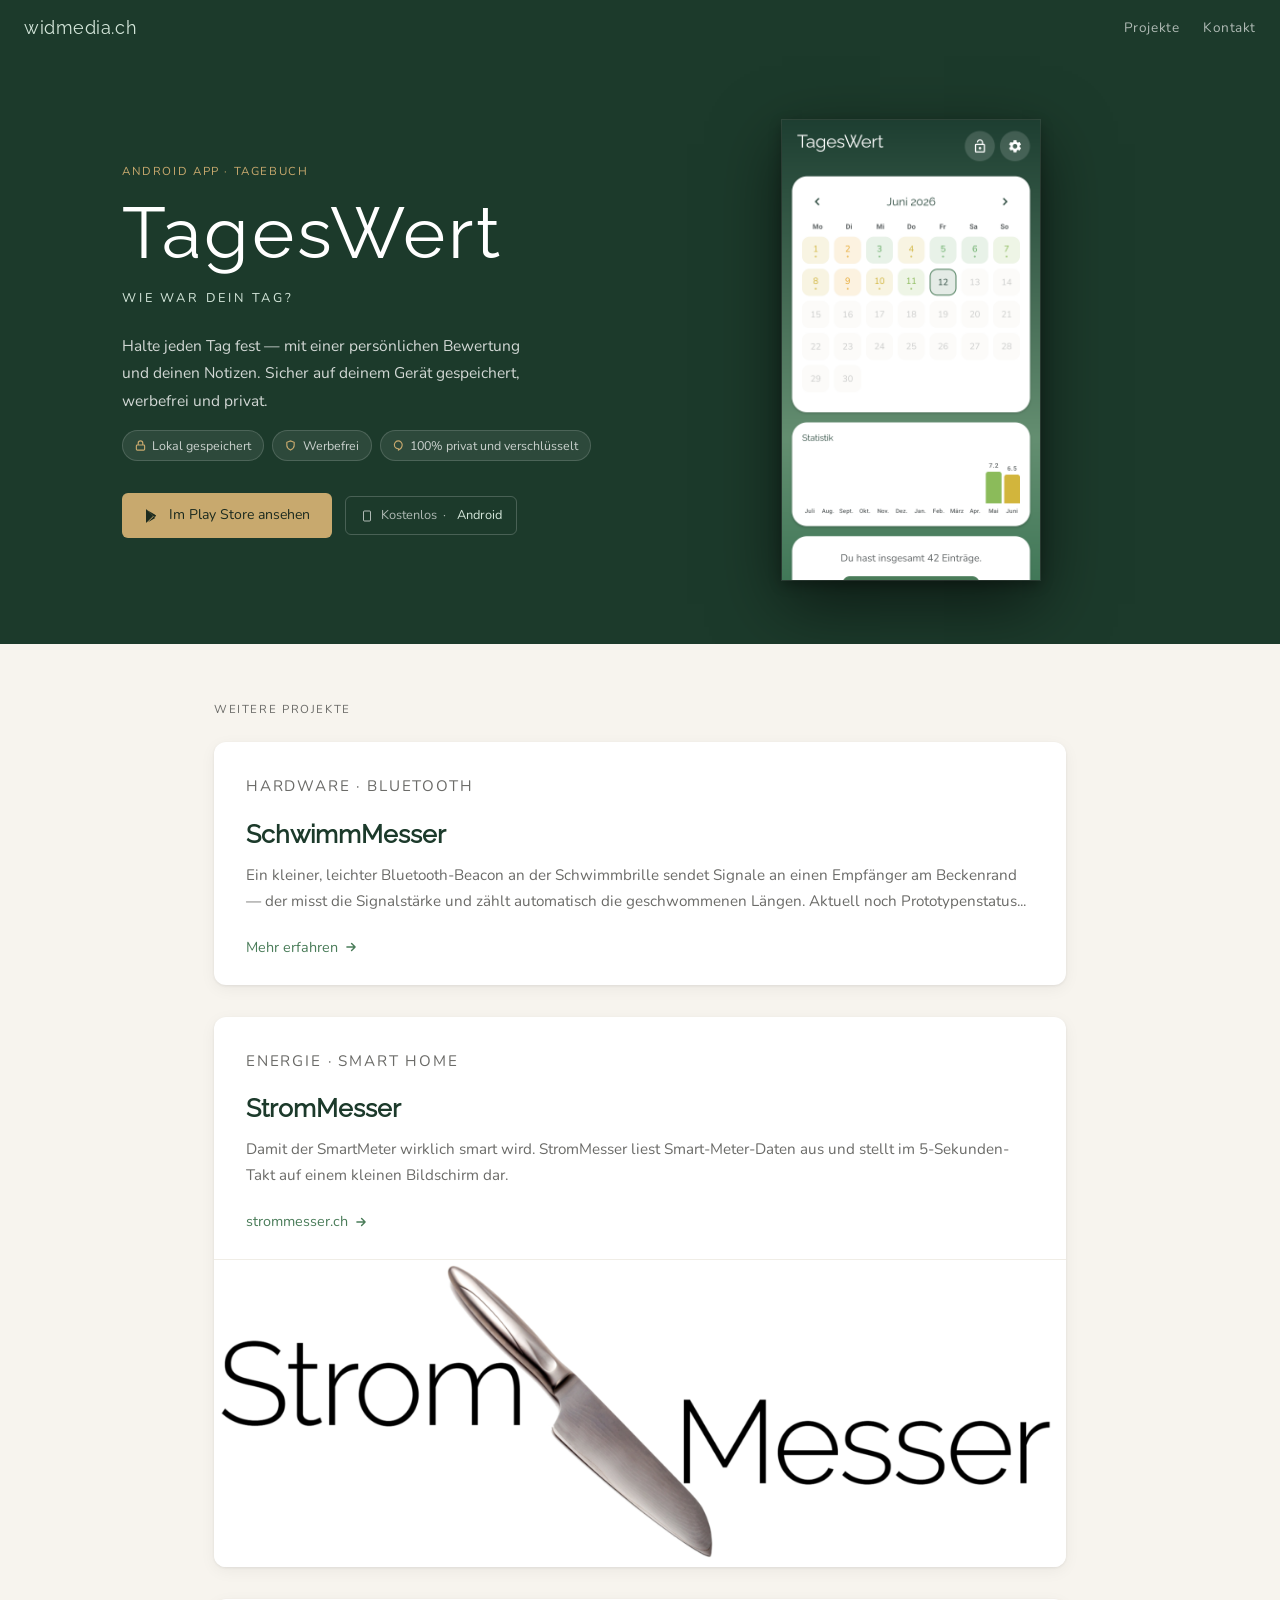
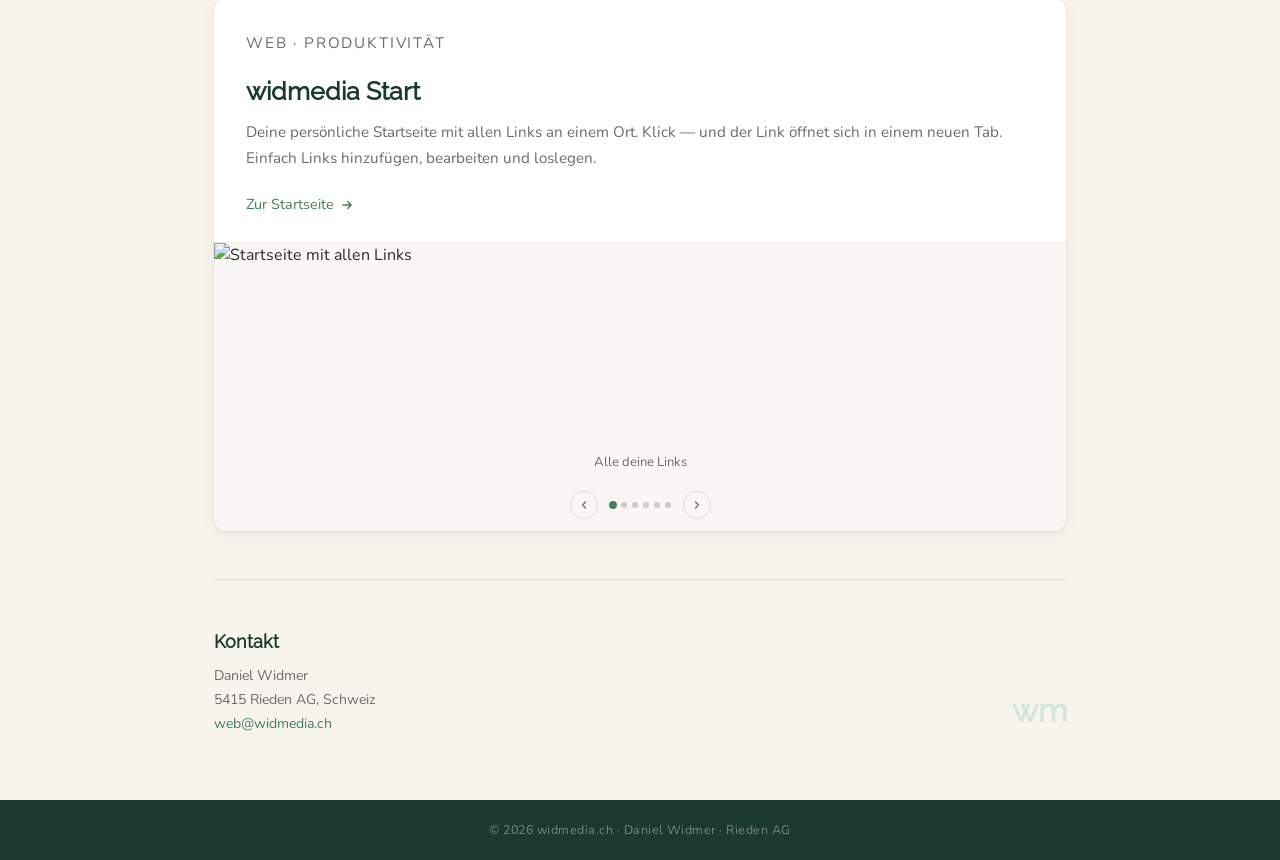
==== commit 484e0b11: "minor text changes" ====
--- a/widmedia.ch/index.html
+++ b/widmedia.ch/index.html
@@ -457,7 +457,7 @@
           </span>
           <span class="hero-pill">
             <svg width="11" height="11" viewBox="0 0 24 24" fill="none" stroke="currentColor" stroke-width="2.5"><path d="M11.5 2C6.81 2 3 5.81 3 10.5S6.81 19 11.5 19h.5v3c4.86-2.34 8-7 8-11.5C20 5.81 16.19 2 11.5 2z"/></svg>
-            100% privat
+            100% privat und verschlüsselt
           </span>
         </div>
         <div class="hero-actions">
@@ -499,7 +499,7 @@
           <p class="card-tag">Hardware &middot; Bluetooth</p>
           <h2>SchwimmMesser</h2>
           <p>
-            Ein kleiner, leichter Bluetooth-Beacon an der Schwimmbrille sendet Signale an einen Empfänger am Beckenrand &mdash; der misst die Signalstärke und zählt automatisch die geschwommenen Längen. Ein Projekt an der Schnittstelle von Sport und Embedded-Hardware.
+            Ein kleiner, leichter Bluetooth-Beacon an der Schwimmbrille sendet Signale an einen Empfänger am Beckenrand &mdash; der misst die Signalstärke und zählt automatisch die geschwommenen Längen. Aktuell noch Prototypenstatus...
           </p>
           <a href="schwimmmesser" class="card-link">
             Mehr erfahren
@@ -516,7 +516,7 @@
           <p class="card-tag">Energie &middot; Smart Home</p>
           <h2>StromMesser</h2>
           <p>
-            Verbrauch verstehen, bevor er zur Rechnung wird. StromMesser liest Smart-Meter-Daten aus und stellt sie übersichtlich dar &mdash; damit du weisst, wo dein Strom wirklich hinfliesst.
+            Damit der SmartMeter wirklich smart wird. StromMesser liest Smart-Meter-Daten aus und stellt im 5-Sekunden-Takt auf einem kleinen Bildschirm dar.
           </p>
           <a href="https://strommesser.ch" class="card-link">
             strommesser.ch
